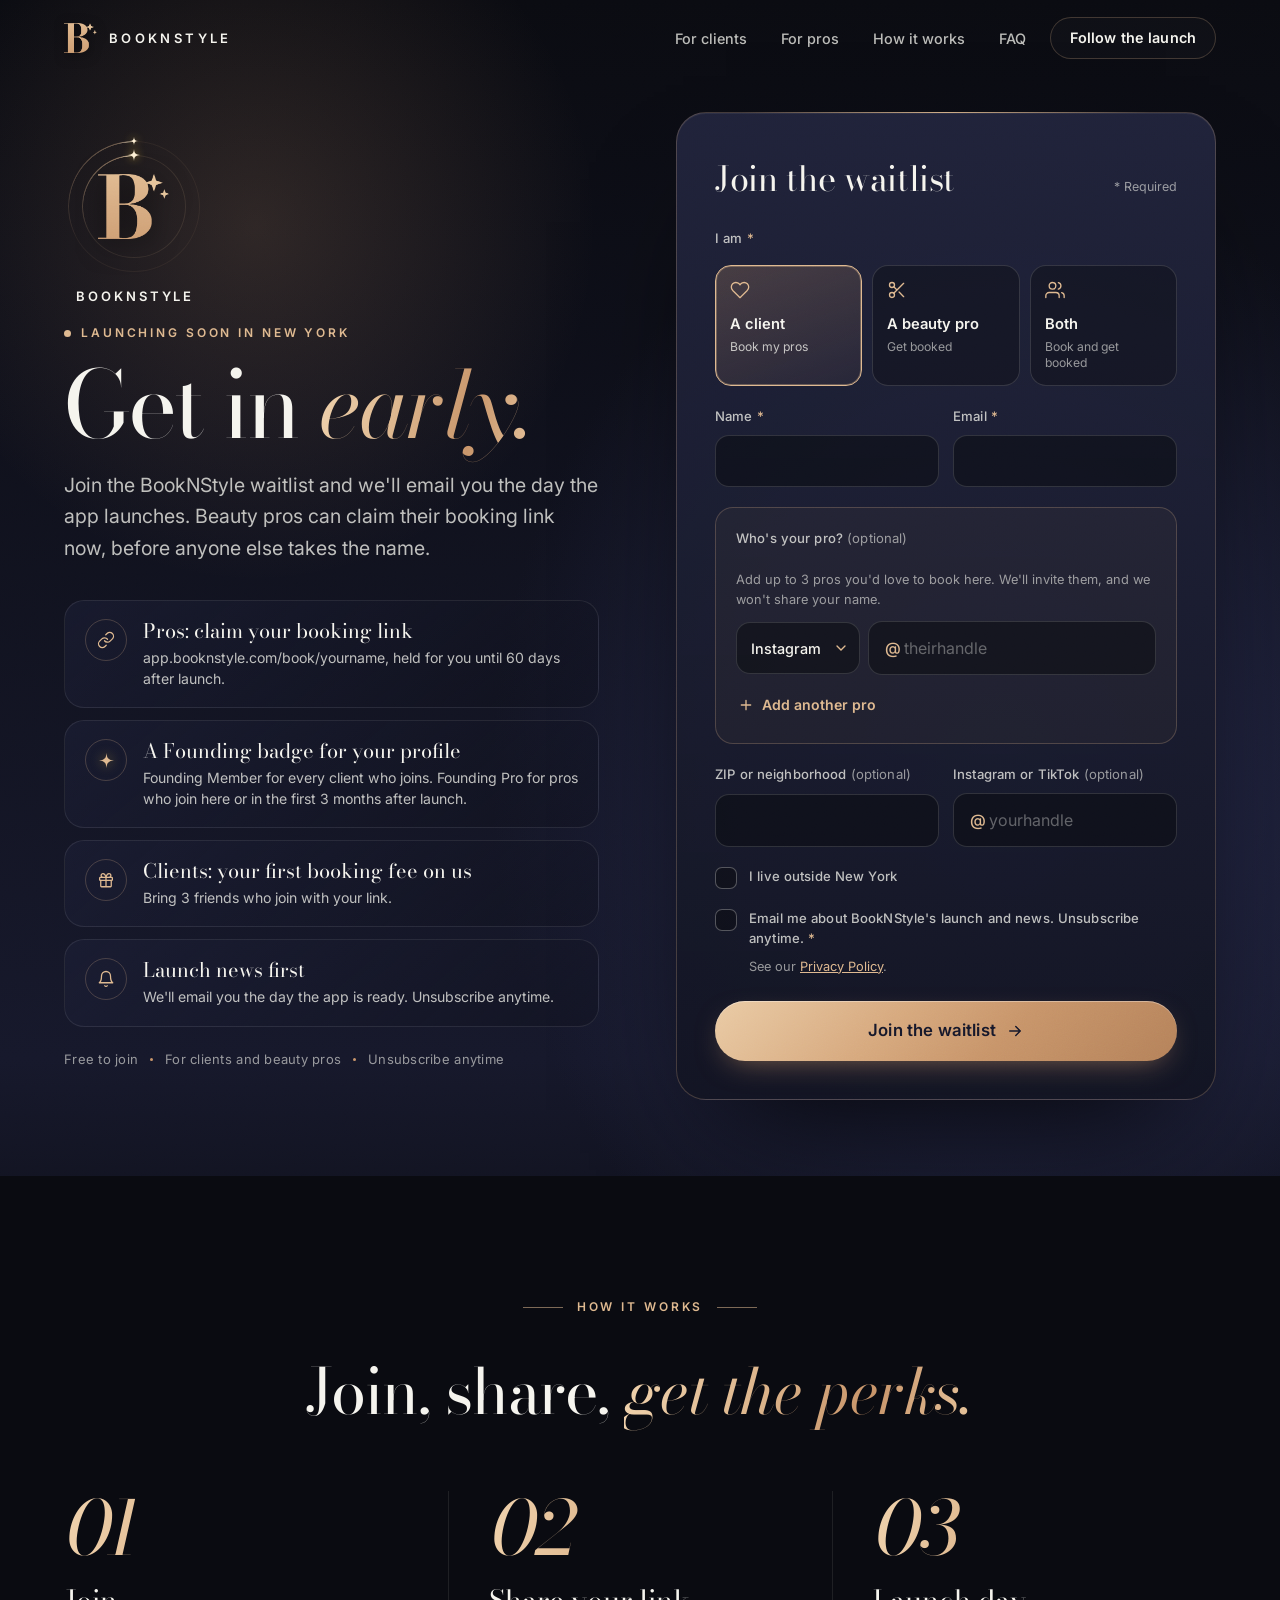
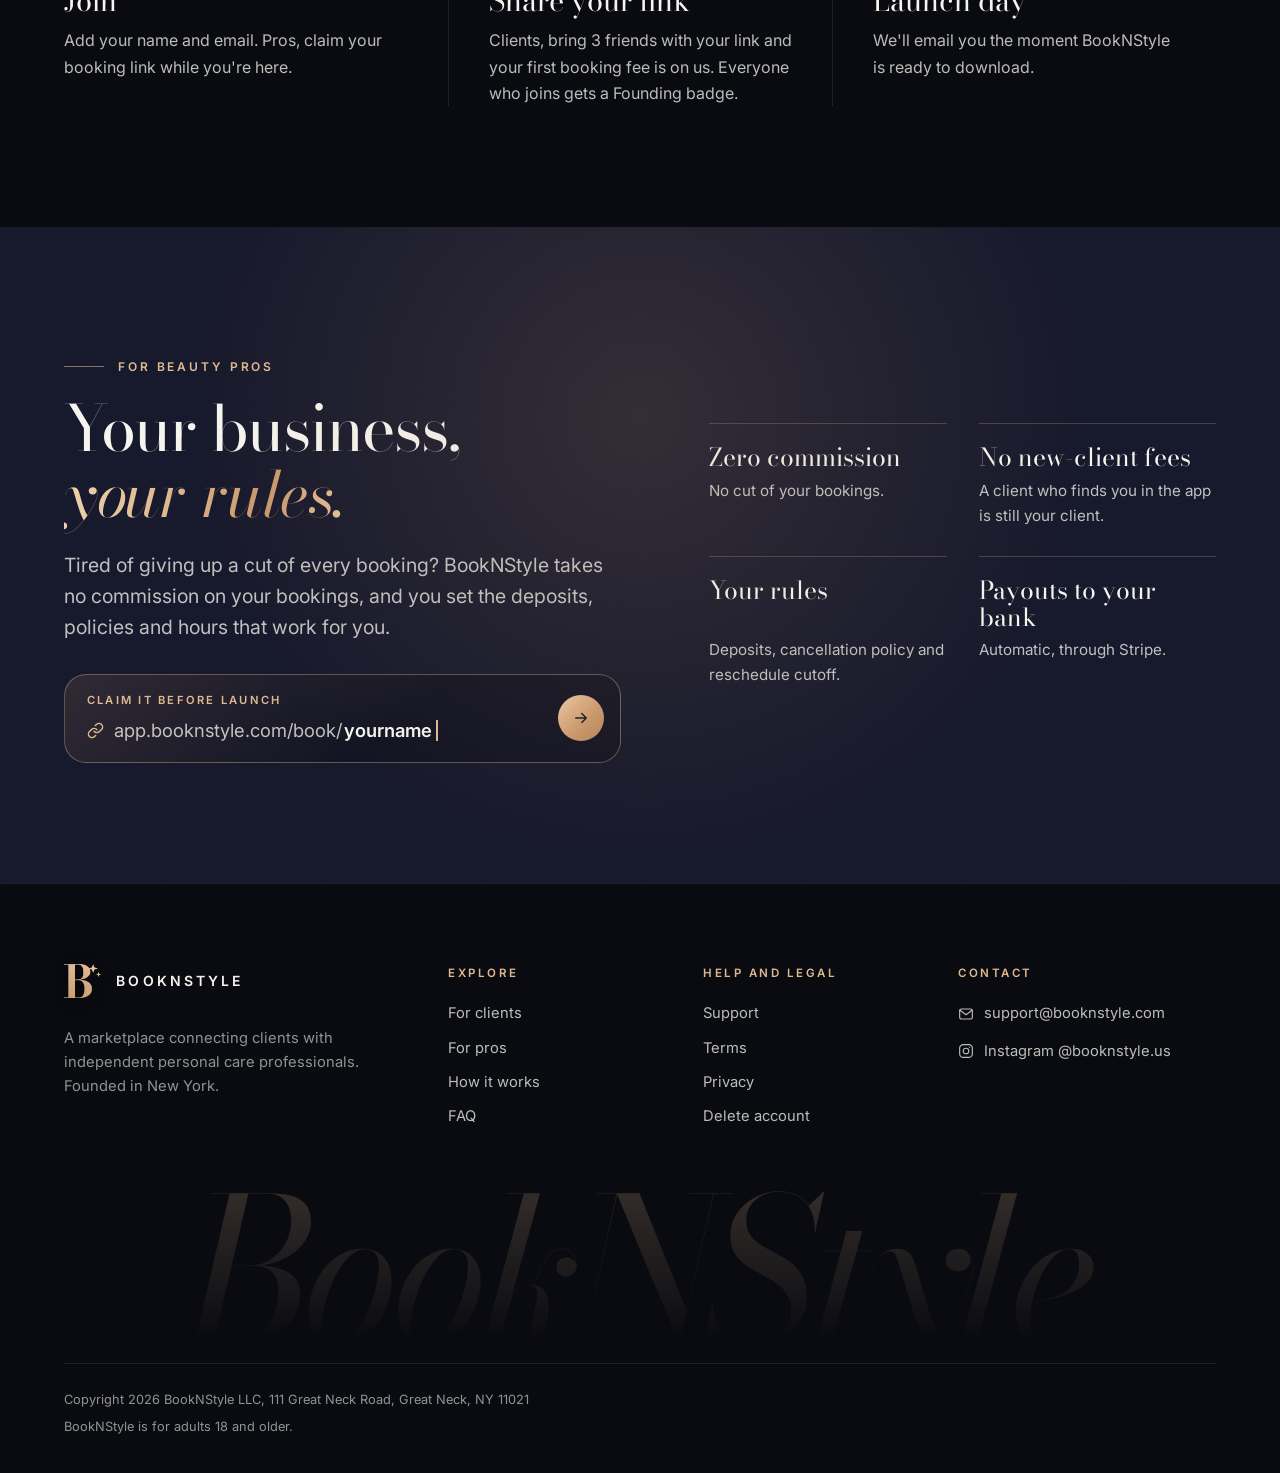
==== client/index.html @ 239127ac "Short addresses /pro and /client in the website look, page-not-found forwarder, pro share picture; s" ====
<!doctype html>
<html lang="en">
<head>
  <meta charset="utf-8">
  <meta name="viewport" content="width=device-width, initial-scale=1, viewport-fit=cover">
  <title>Join the waitlist | BookNStyle</title>
  <!-- Short address booknstyle.com/client: easy to type from a TikTok message, where links can't be tapped.
       Forwards to the client waitlist and tags the sign-up utm_source=short_link, utm_campaign=client.
       Any query it was opened with (a ?ref= code, other utm tags) is passed along. -->
  <script>
    (function () {
      var q = new URLSearchParams(location.search);
      if (!q.has('role')) q.set('role', 'client');
      if (!q.has('utm_source')) { q.set('utm_source', 'short_link'); q.set('utm_campaign', 'client'); }
      location.replace('/waitlist/?' + q.toString() + location.hash);
    })();
  </script>
  <meta http-equiv="refresh" content="0; url=/waitlist/?role=client&amp;utm_source=short_link&amp;utm_campaign=client">
  <meta name="robots" content="noindex">
  <link rel="canonical" href="https://booknstyle.com/waitlist/">
  <meta name="theme-color" content="#0A0B11">
  <meta name="color-scheme" content="dark">
  <meta property="og:type" content="website">
  <meta property="og:site_name" content="BookNStyle">
  <meta property="og:url" content="https://booknstyle.com/client/">
  <meta property="og:title" content="Join the BookNStyle waitlist">
  <meta property="og:description" content="Book barbers, stylists, nail and lash techs and more, all in one app. Join the waitlist and get launch news first.">
  <meta property="og:image" content="https://booknstyle.com/assets/og.png">
  <meta property="og:image:width" content="1200">
  <meta property="og:image:height" content="630">
  <meta property="og:image:alt" content="BookNStyle logo with the line: Book the beauty pros near you.">
  <meta property="og:locale" content="en_US">
  <meta name="twitter:card" content="summary_large_image">
  <meta name="twitter:title" content="Join the BookNStyle waitlist">
  <meta name="twitter:description" content="Book beauty and personal care pros near you, all in one app. Join the waitlist and get launch news first.">
  <meta name="twitter:image" content="https://booknstyle.com/assets/og.png">
  <link rel="icon" href="/favicon.ico" sizes="any">
  <link rel="apple-touch-icon" href="/assets/apple-touch-icon.png">
  <link rel="preconnect" href="https://fonts.googleapis.com">
  <link rel="preconnect" href="https://fonts.gstatic.com" crossorigin>
  <link rel="stylesheet" href="https://fonts.googleapis.com/css2?family=Bodoni+Moda:ital,opsz,wght@0,6..96,400..500;1,6..96,400..500&amp;family=Inter:wght@400;500;600&amp;display=swap">
  <style>
    /* Only seen for a moment (or with JavaScript off): the website's look, so even this matches. */
    :root { --ink-0: #0A0B11; --text: #F5F4EE; --text-3: rgba(245, 244, 238, .56); --champ: #C8956A; --champ-l: #DFB990; --ink-text: #16182B;
      --grad-gold: linear-gradient(135deg, #EACBA5 0%, #D7A97E 38%, #C8956A 62%, #B5825A 100%);
      --grad-gold-text: linear-gradient(100deg, #F0D3AE 0%, #DFB990 35%, #C8956A 70%, #E7C59D 100%); }
    * { box-sizing: border-box; }
    body { margin: 0; min-height: 100vh; min-height: 100svh; display: grid; place-items: center; padding: 32px 16px; background: var(--ink-0); color: var(--text);
      font: 16px/1.6 "Inter", system-ui, -apple-system, "Segoe UI", Roboto, sans-serif; text-align: center; -webkit-font-smoothing: antialiased; }
    body::before { content: ""; position: fixed; inset: -20% -40% auto; height: 80vh; pointer-events: none; background: radial-gradient(closest-side, rgba(200, 149, 106, .16), rgba(200, 149, 106, 0)); }
    main { position: relative; display: flex; flex-direction: column; align-items: center; max-width: 420px; }
    .mark { width: 50px; height: auto; filter: drop-shadow(0 5px 10px rgba(0, 0, 0, .5)); }
    .word { margin-top: 12px; font-size: 12px; font-weight: 600; letter-spacing: .42em; margin-right: -.42em; }
    .rule { width: 72px; height: 1px; margin-top: 12px; background: linear-gradient(90deg, rgba(200,149,106,0), var(--champ), rgba(200,149,106,0)); }
    h1 { margin: 34px 0 0; font: 400 38px/1.08 "Bodoni Moda", "Didot", "Bodoni 72", Georgia, serif; letter-spacing: -.02em; text-wrap: balance; }
    h1 em { font-style: italic; background: var(--grad-gold-text); -webkit-background-clip: text; background-clip: text; color: transparent; padding-right: .06em; }
    p { margin: 12px 0 0; color: var(--text-3); font-size: 15px; }
    .btn { display: inline-flex; align-items: center; gap: 10px; margin-top: 26px; min-height: 56px; padding: 0 30px; border-radius: 999px; text-decoration: none;
      background: var(--grad-gold); color: var(--ink-text); font-weight: 600; box-shadow: 0 10px 30px -12px rgba(200, 149, 106, .65), inset 0 1px 0 rgba(255, 255, 255, .35); }
    .btn svg { width: 18px; height: 18px; fill: none; stroke: currentColor; stroke-width: 2; stroke-linecap: round; stroke-linejoin: round; }
  </style>
</head>
<body>
  <main>
    <img class="mark" src="/assets/mark.webp" width="504" height="459" alt="">
    <span class="word">BOOKNSTYLE</span>
    <span class="rule"></span>
    <h1>Your pros, <em>one tap away</em></h1>
    <p>Taking you to the waitlist.</p>
    <a class="btn" href="/waitlist/?role=client&amp;utm_source=short_link&amp;utm_campaign=client">Continue
      <svg viewBox="0 0 24 24" aria-hidden="true"><path d="M5 12h14M13 6l6 6-6 6"/></svg></a>
  </main>
</body>
</html>
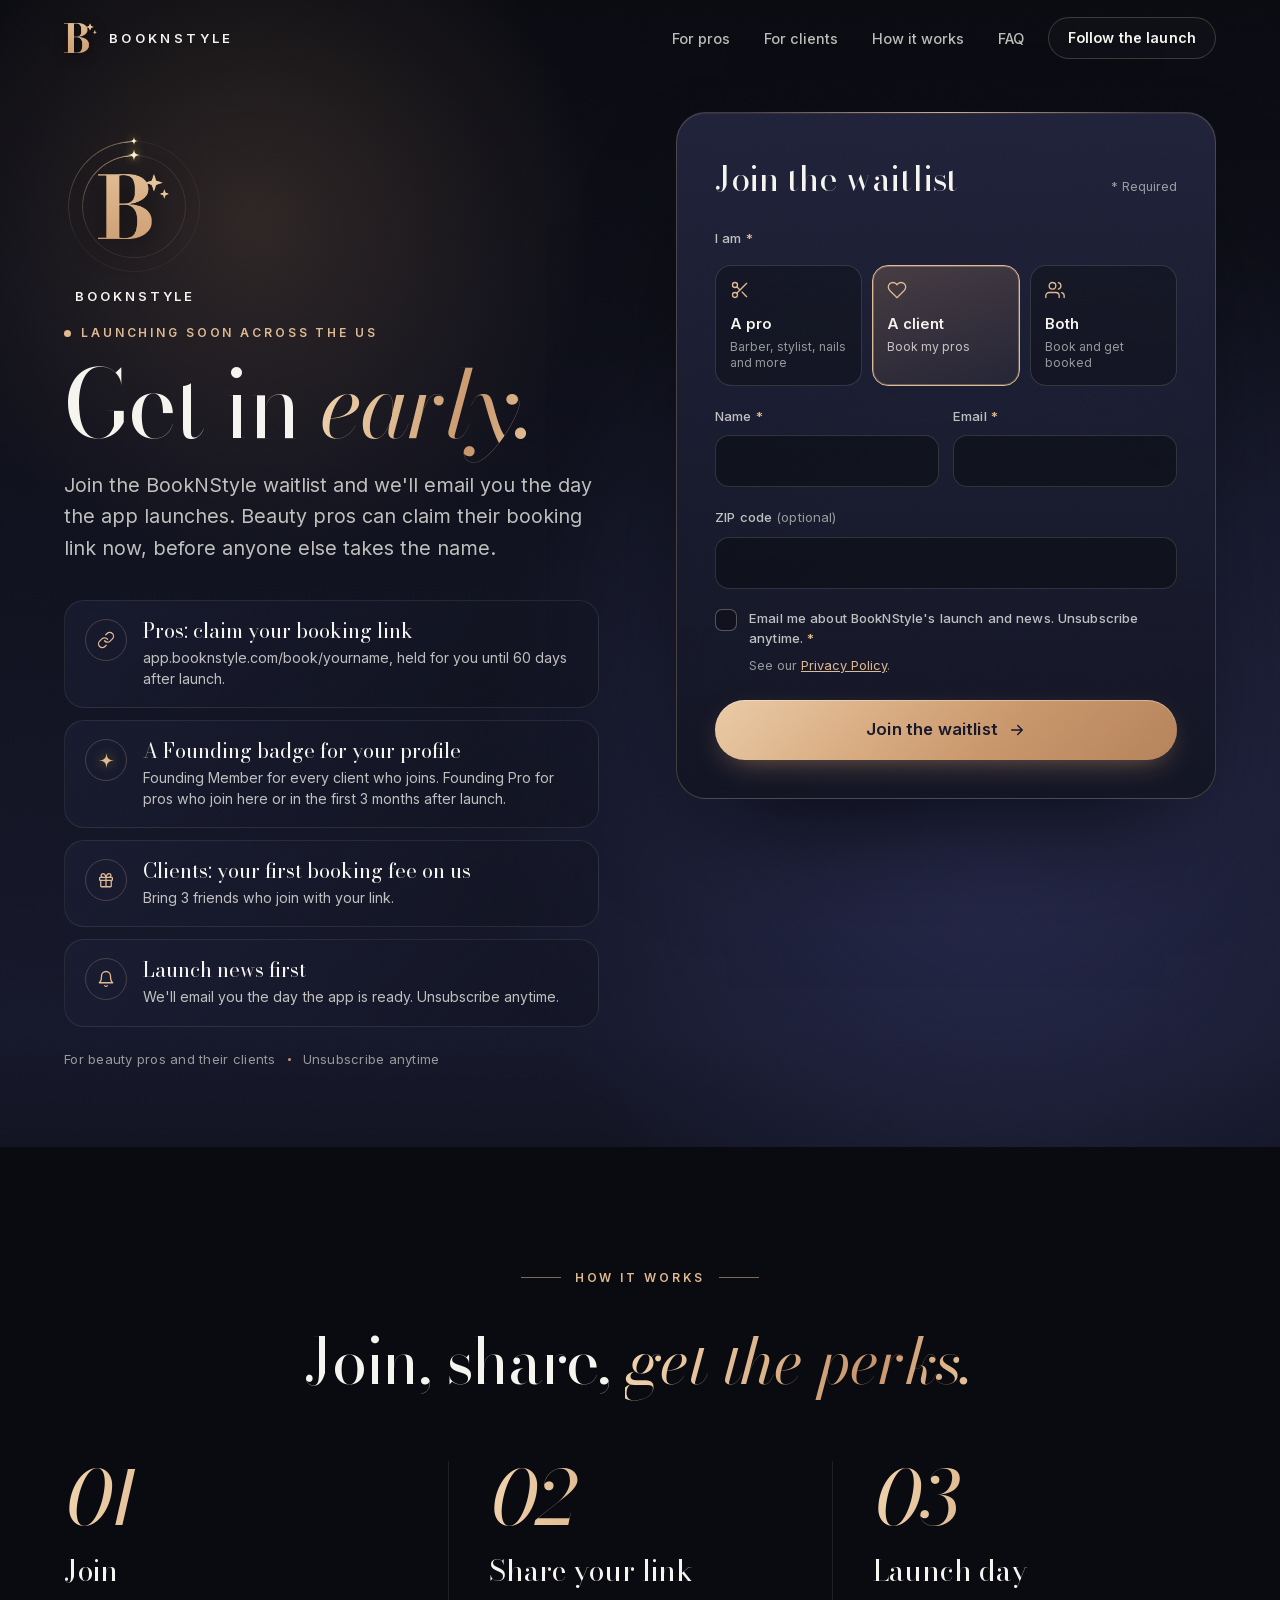
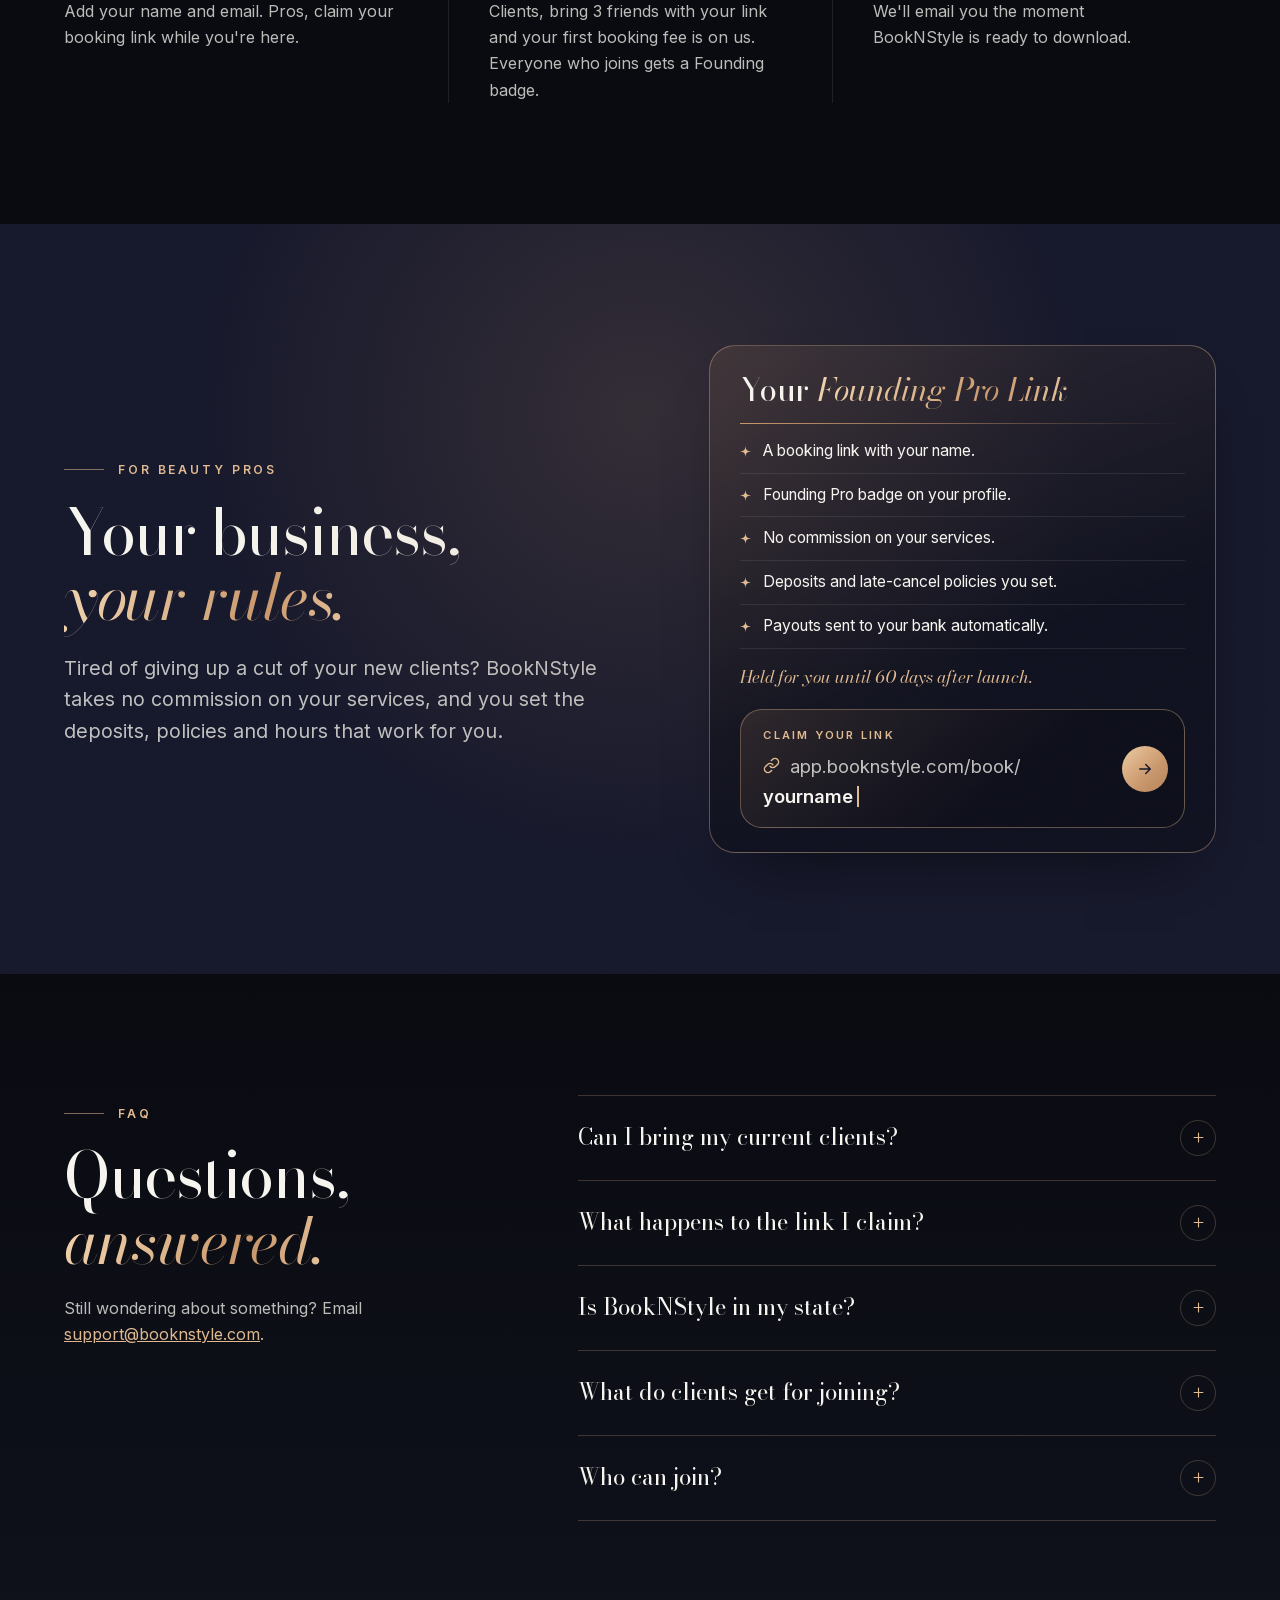
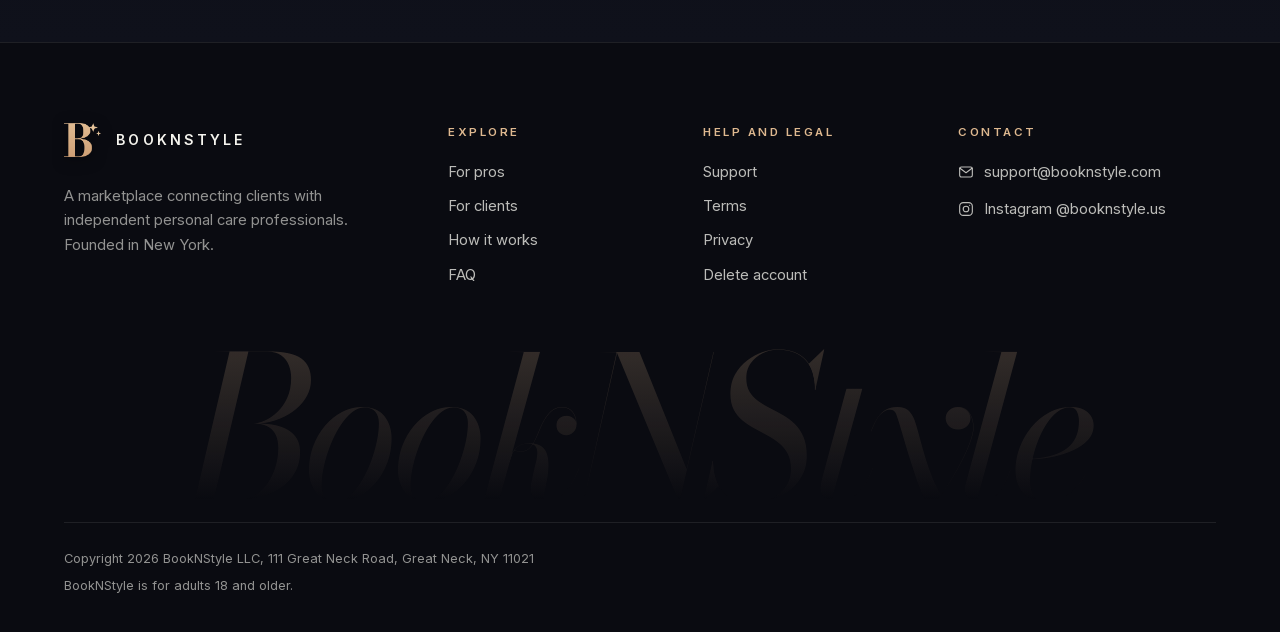
==== commit 554850ca: "Nationwide and luxury refinement: Launching soon across the US, Founding Pro Link and Kit, pro-first" ====
--- a/client/index.html
+++ b/client/index.html
@@ -25,7 +25,7 @@
   <meta property="og:url" content="https://booknstyle.com/client/">
   <meta property="og:title" content="Join the BookNStyle waitlist">
   <meta property="og:description" content="Book barbers, stylists, nail and lash techs and more, all in one app. Join the waitlist and get launch news first.">
-  <meta property="og:image" content="https://booknstyle.com/assets/og.png">
+  <meta property="og:image" content="https://booknstyle.com/assets/og.png?v=20261031">
   <meta property="og:image:width" content="1200">
   <meta property="og:image:height" content="630">
   <meta property="og:image:alt" content="BookNStyle logo with the line: Book the beauty pros near you.">
@@ -33,13 +33,17 @@
   <meta name="twitter:card" content="summary_large_image">
   <meta name="twitter:title" content="Join the BookNStyle waitlist">
   <meta name="twitter:description" content="Book beauty and personal care pros near you, all in one app. Join the waitlist and get launch news first.">
-  <meta name="twitter:image" content="https://booknstyle.com/assets/og.png">
+  <meta name="twitter:image" content="https://booknstyle.com/assets/og.png?v=20261031">
   <link rel="icon" href="/favicon.ico" sizes="any">
   <link rel="apple-touch-icon" href="/assets/apple-touch-icon.png">
-  <link rel="preconnect" href="https://fonts.googleapis.com">
-  <link rel="preconnect" href="https://fonts.gstatic.com" crossorigin>
-  <link rel="stylesheet" href="https://fonts.googleapis.com/css2?family=Bodoni+Moda:ital,opsz,wght@0,6..96,400..500;1,6..96,400..500&amp;family=Inter:wght@400;500;600&amp;display=swap">
+  <link rel="preload" href="/assets/fonts/bodoni-moda.woff2" as="font" type="font/woff2" crossorigin>
+  <link rel="preload" href="/assets/fonts/bodoni-moda-italic.woff2" as="font" type="font/woff2" crossorigin>
+  <link rel="preload" href="/assets/fonts/inter.woff2" as="font" type="font/woff2" crossorigin>
   <style>
+    /* Fonts hosted on booknstyle.com (as styles.css, section 0) */
+    @font-face { font-family: "Bodoni Moda"; font-style: normal; font-weight: 400 500; font-display: swap; src: url("/assets/fonts/bodoni-moda.woff2") format("woff2"); }
+    @font-face { font-family: "Bodoni Moda"; font-style: italic; font-weight: 400 500; font-display: swap; src: url("/assets/fonts/bodoni-moda-italic.woff2") format("woff2"); }
+    @font-face { font-family: "Inter"; font-style: normal; font-weight: 400 600; font-display: swap; src: url("/assets/fonts/inter.woff2") format("woff2"); }
     /* Only seen for a moment (or with JavaScript off): the website's look, so even this matches. */
     :root { --ink-0: #0A0B11; --text: #F5F4EE; --text-3: rgba(245, 244, 238, .56); --champ: #C8956A; --champ-l: #DFB990; --ink-text: #16182B;
       --grad-gold: linear-gradient(135deg, #EACBA5 0%, #D7A97E 38%, #C8956A 62%, #B5825A 100%);
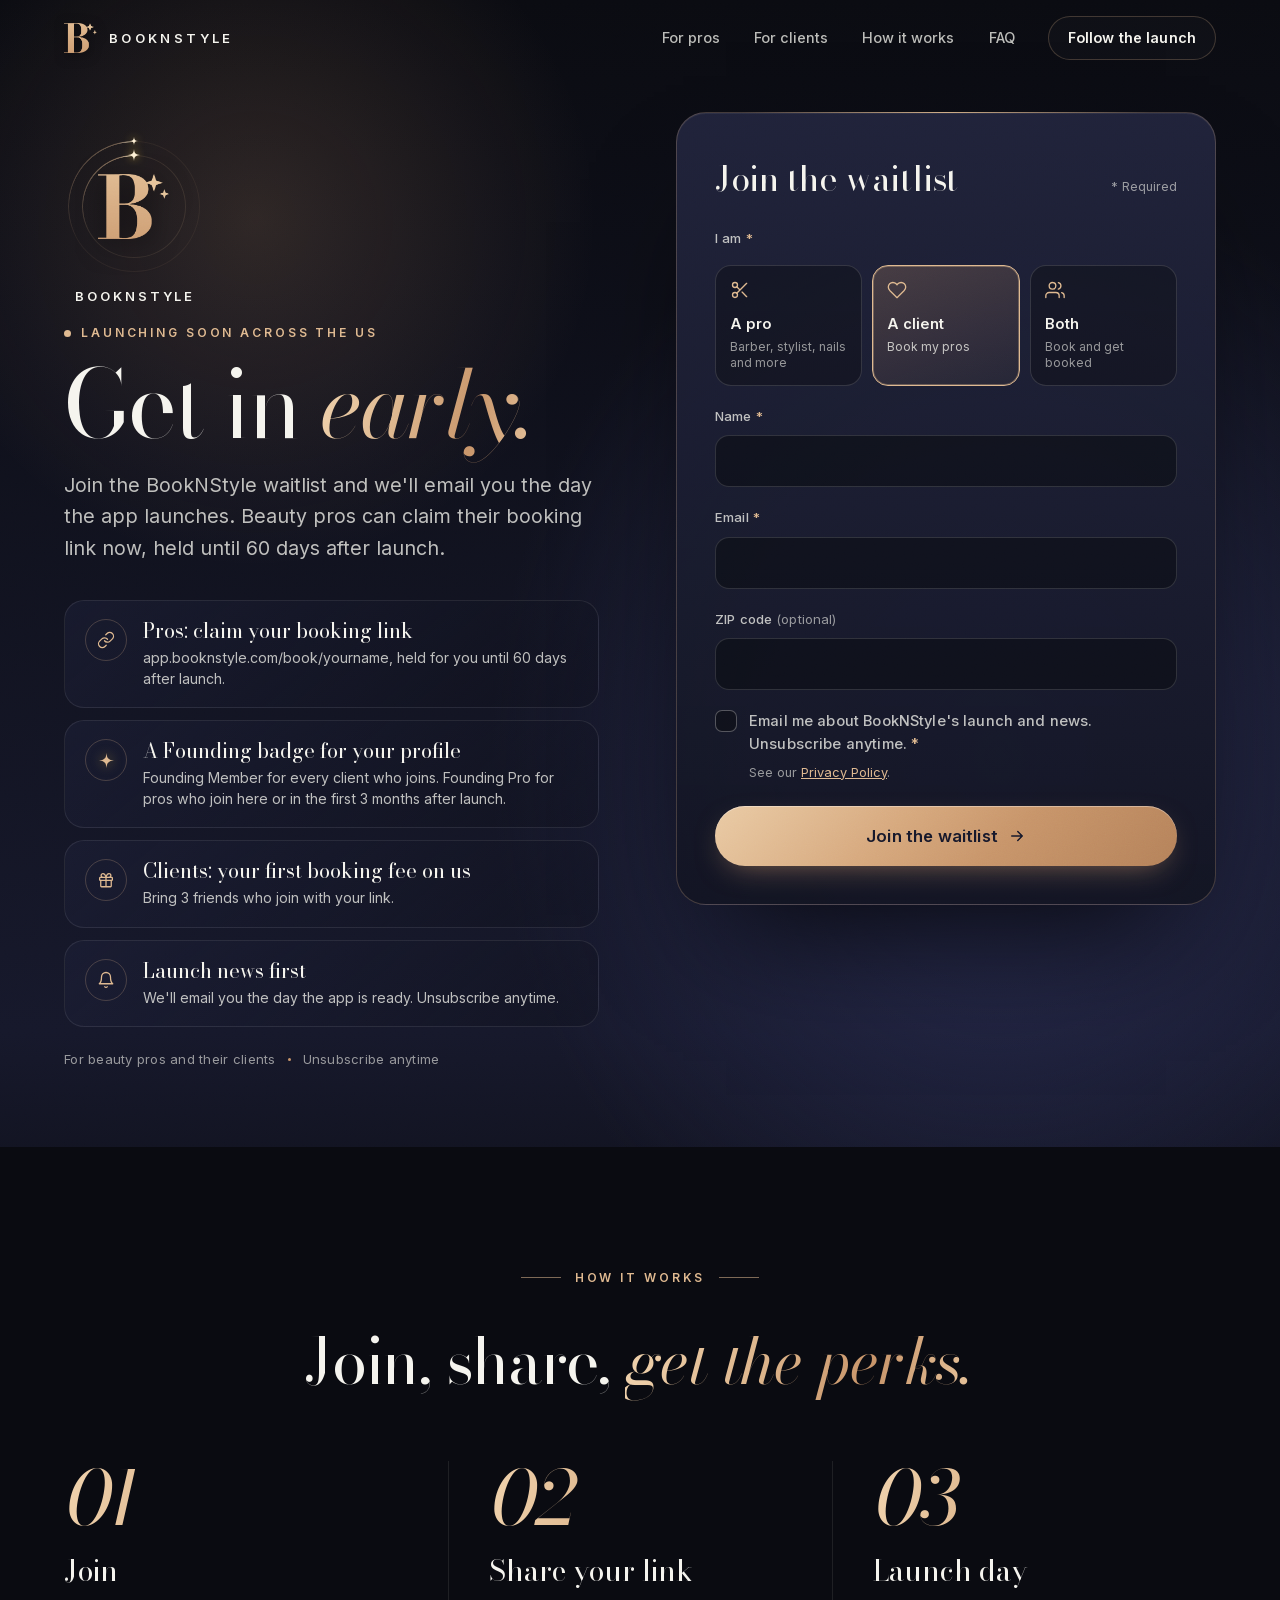
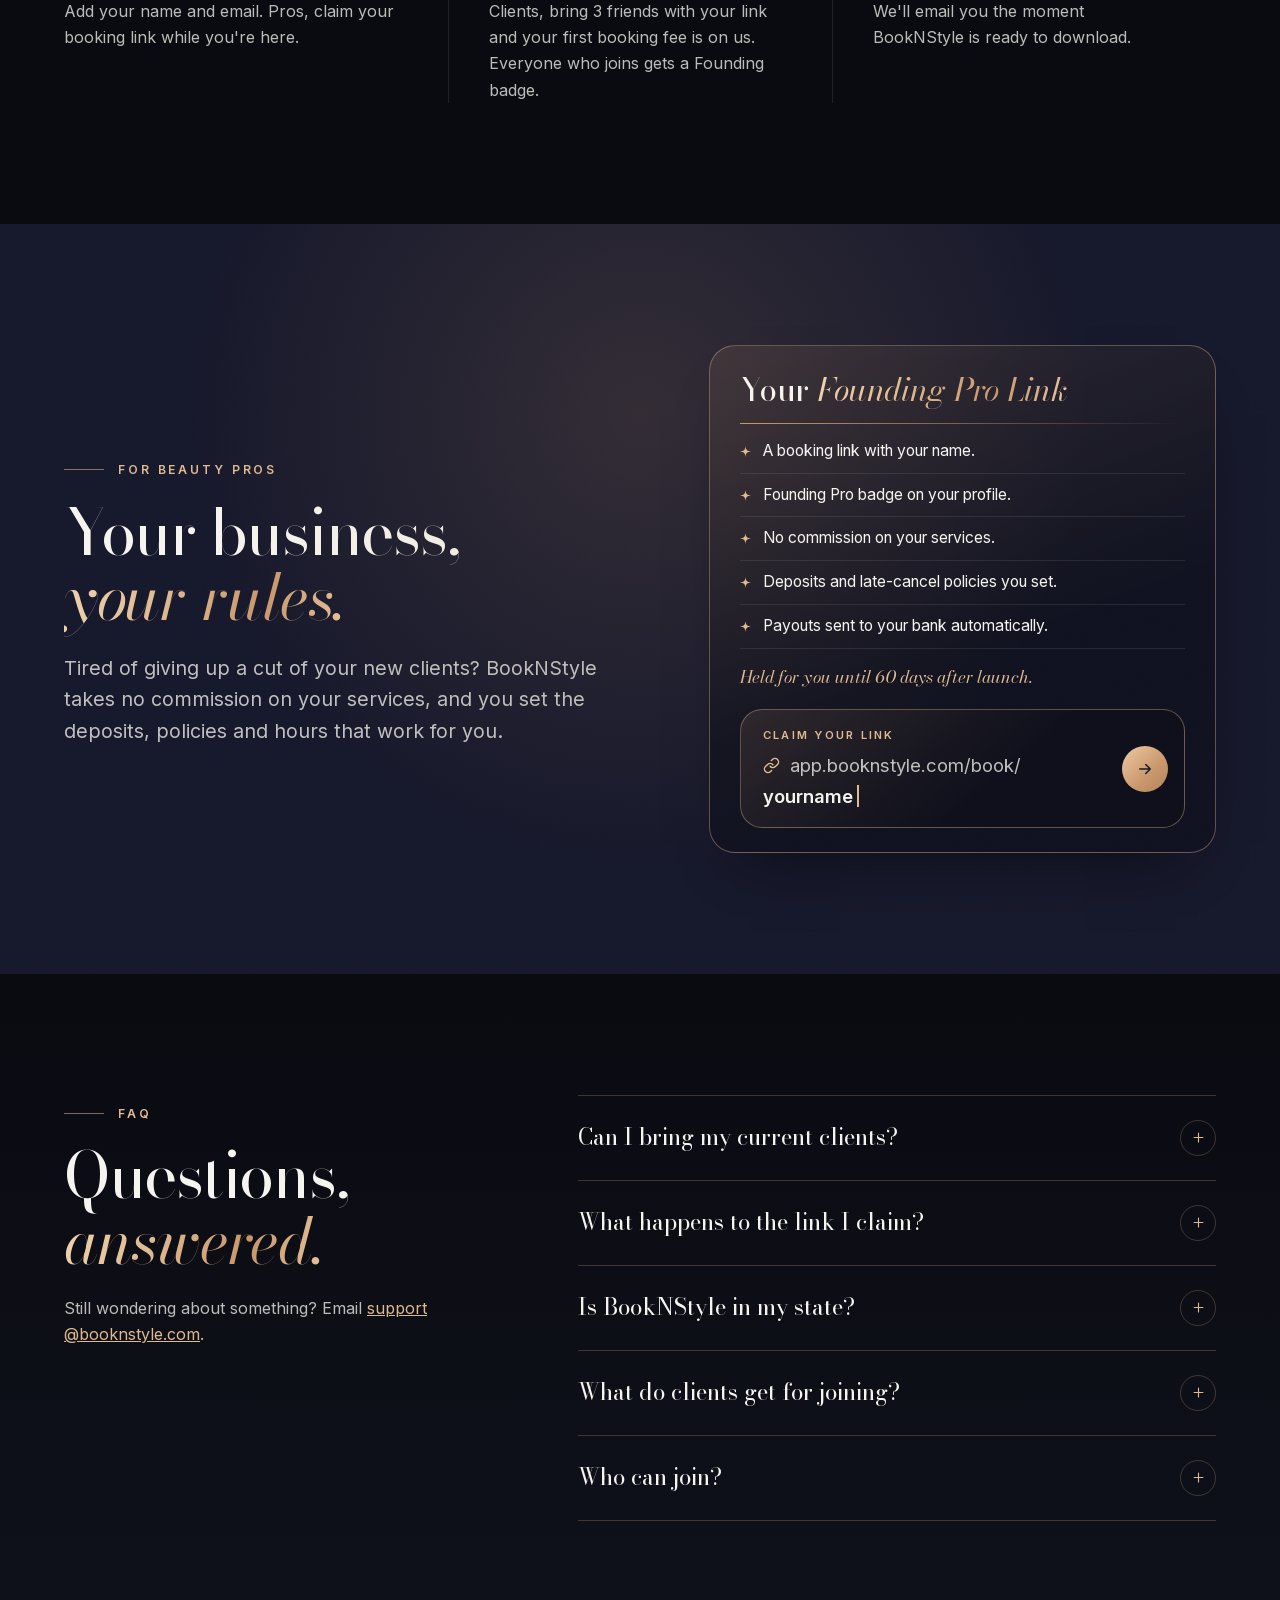
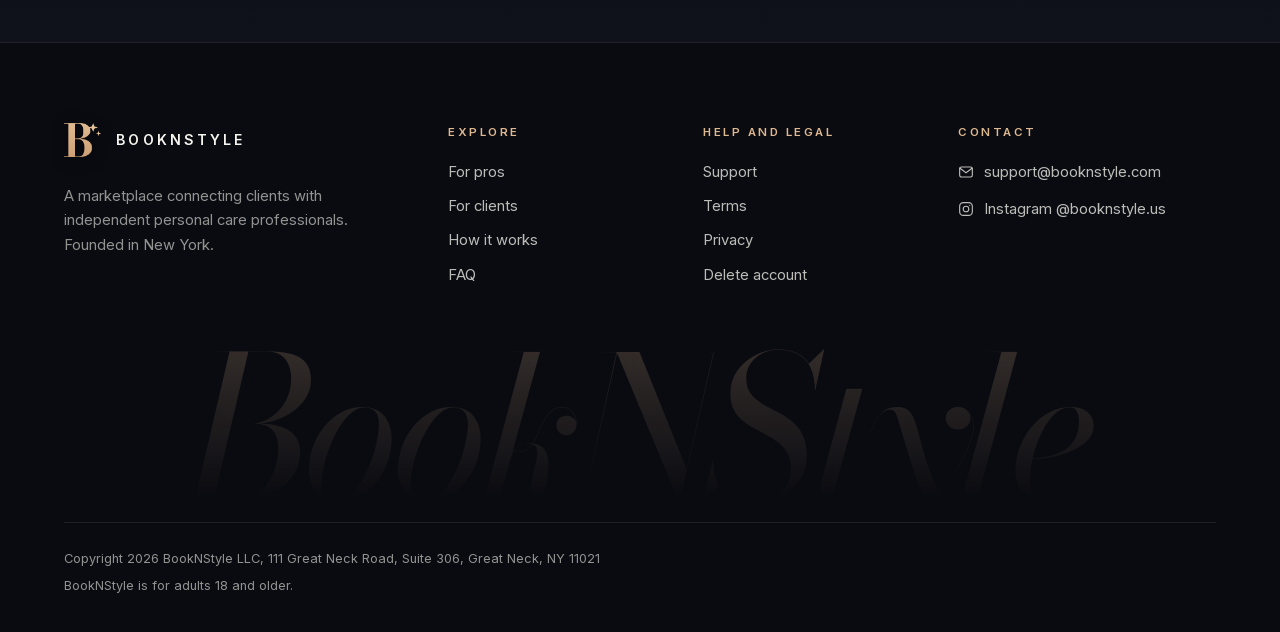
==== commit e41035c8: "Website Nov 11: every page holds up on every iPhone, iPhone Duo, iPad and Mac at every zoom; waitlis" ====
--- a/client/index.html
+++ b/client/index.html
@@ -49,19 +49,29 @@
       --grad-gold: linear-gradient(135deg, #EACBA5 0%, #D7A97E 38%, #C8956A 62%, #B5825A 100%);
       --grad-gold-text: linear-gradient(100deg, #F0D3AE 0%, #DFB990 35%, #C8956A 70%, #E7C59D 100%); }
     * { box-sizing: border-box; }
-    body { margin: 0; min-height: 100vh; min-height: 100svh; display: grid; place-items: center; padding: 32px 16px; background: var(--ink-0); color: var(--text);
+    body { margin: 0; min-height: 100vh; min-height: 100svh; display: grid; place-items: center; background: var(--ink-0); color: var(--text);
+      /* clear of the notch and home indicator (landscape iPhones), as the rest of the site */
+      padding: calc(32px + env(safe-area-inset-top, 0px)) max(16px, env(safe-area-inset-right, 0px)) calc(32px + env(safe-area-inset-bottom, 0px)) max(16px, env(safe-area-inset-left, 0px));
       font: 16px/1.6 "Inter", system-ui, -apple-system, "Segoe UI", Roboto, sans-serif; text-align: center; -webkit-font-smoothing: antialiased; }
     body::before { content: ""; position: fixed; inset: -20% -40% auto; height: 80vh; pointer-events: none; background: radial-gradient(closest-side, rgba(200, 149, 106, .16), rgba(200, 149, 106, 0)); }
-    main { position: relative; display: flex; flex-direction: column; align-items: center; max-width: 420px; }
+    main { position: relative; display: flex; flex-direction: column; align-items: center; width: 100%; max-width: 420px; }
     .mark { width: 50px; height: auto; filter: drop-shadow(0 5px 10px rgba(0, 0, 0, .5)); }
     .word { margin-top: 12px; font-size: 12px; font-weight: 600; letter-spacing: .42em; margin-right: -.42em; }
     .rule { width: 72px; height: 1px; margin-top: 12px; background: linear-gradient(90deg, rgba(200,149,106,0), var(--champ), rgba(200,149,106,0)); }
-    h1 { margin: 34px 0 0; font: 400 38px/1.08 "Bodoni Moda", "Didot", "Bodoni 72", Georgia, serif; letter-spacing: -.02em; text-wrap: balance; }
+    h1 { margin: 34px 0 0; font: 400 min(38px, 15vw)/1.08 "Bodoni Moda", "Didot", "Bodoni 72", Georgia, serif; letter-spacing: -.02em; text-wrap: balance; }
     h1 em { font-style: italic; background: var(--grad-gold-text); -webkit-background-clip: text; background-clip: text; color: transparent; padding-right: .06em; }
     p { margin: 12px 0 0; color: var(--text-3); font-size: 15px; }
-    .btn { display: inline-flex; align-items: center; gap: 10px; margin-top: 26px; min-height: 56px; padding: 0 30px; border-radius: 999px; text-decoration: none;
+    .btn { display: inline-flex; align-items: center; gap: 10px; max-width: 100%; margin-top: 26px; min-height: 56px; padding: 0 30px; border-radius: 999px; text-decoration: none;
       background: var(--grad-gold); color: var(--ink-text); font-weight: 600; box-shadow: 0 10px 30px -12px rgba(200, 149, 106, .65), inset 0 1px 0 rgba(255, 255, 255, .35); }
     .btn svg { width: 18px; height: 18px; fill: none; stroke: currentColor; stroke-width: 2; stroke-linecap: round; stroke-linejoin: round; }
+    /* Zoomed-in phones (250% and up): the wordmark tightens so it fits */
+    @media (max-width: 199px) { .btn { padding: 0 20px; } }
+    @media (max-width: 159px) {
+      body { padding-inline: max(12px, env(safe-area-inset-left, 0px)) max(12px, env(safe-area-inset-right, 0px)); }
+      .word { font-size: 10px; letter-spacing: .2em; margin-right: -.2em; }
+      .btn { padding: 0 16px; } .btn svg { display: none; }
+    }
+    @media (max-width: 129px) { .btn { padding: 0 12px; font-size: 14px; } }
   </style>
 </head>
 <body>
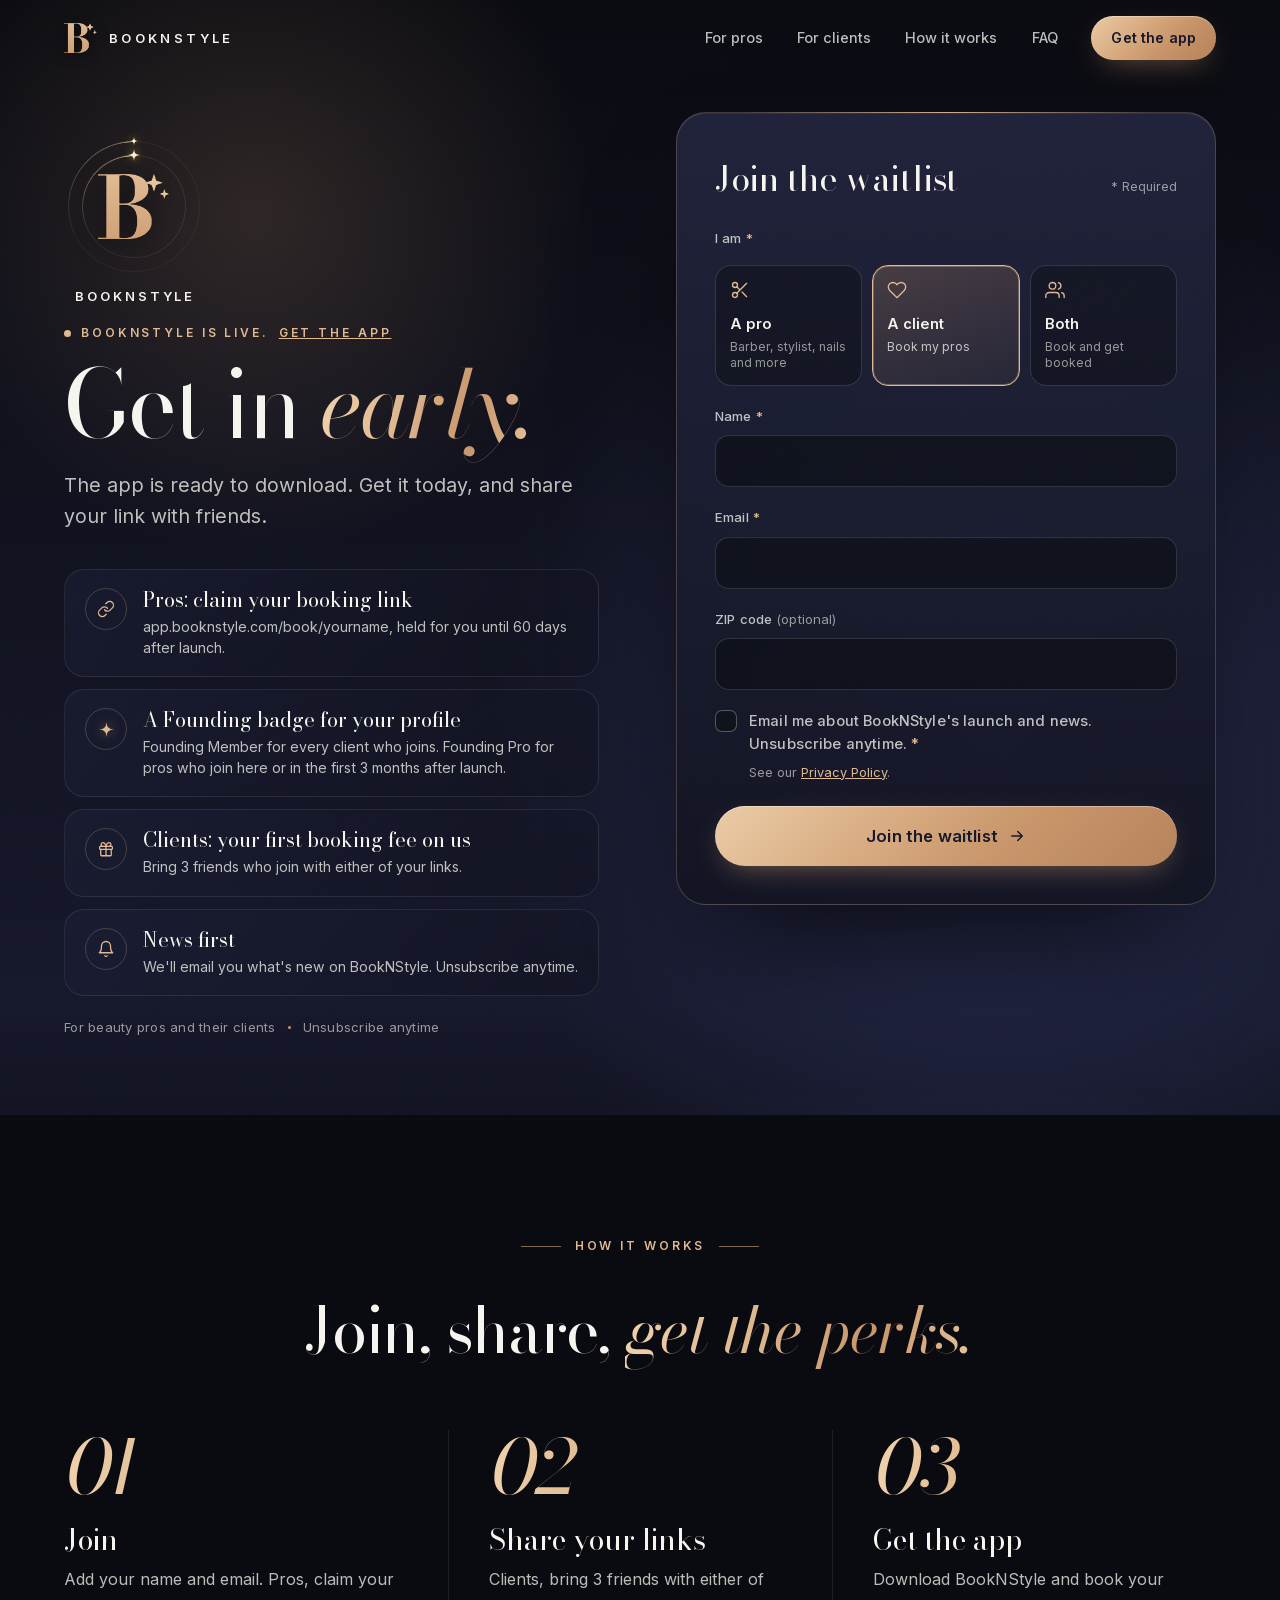
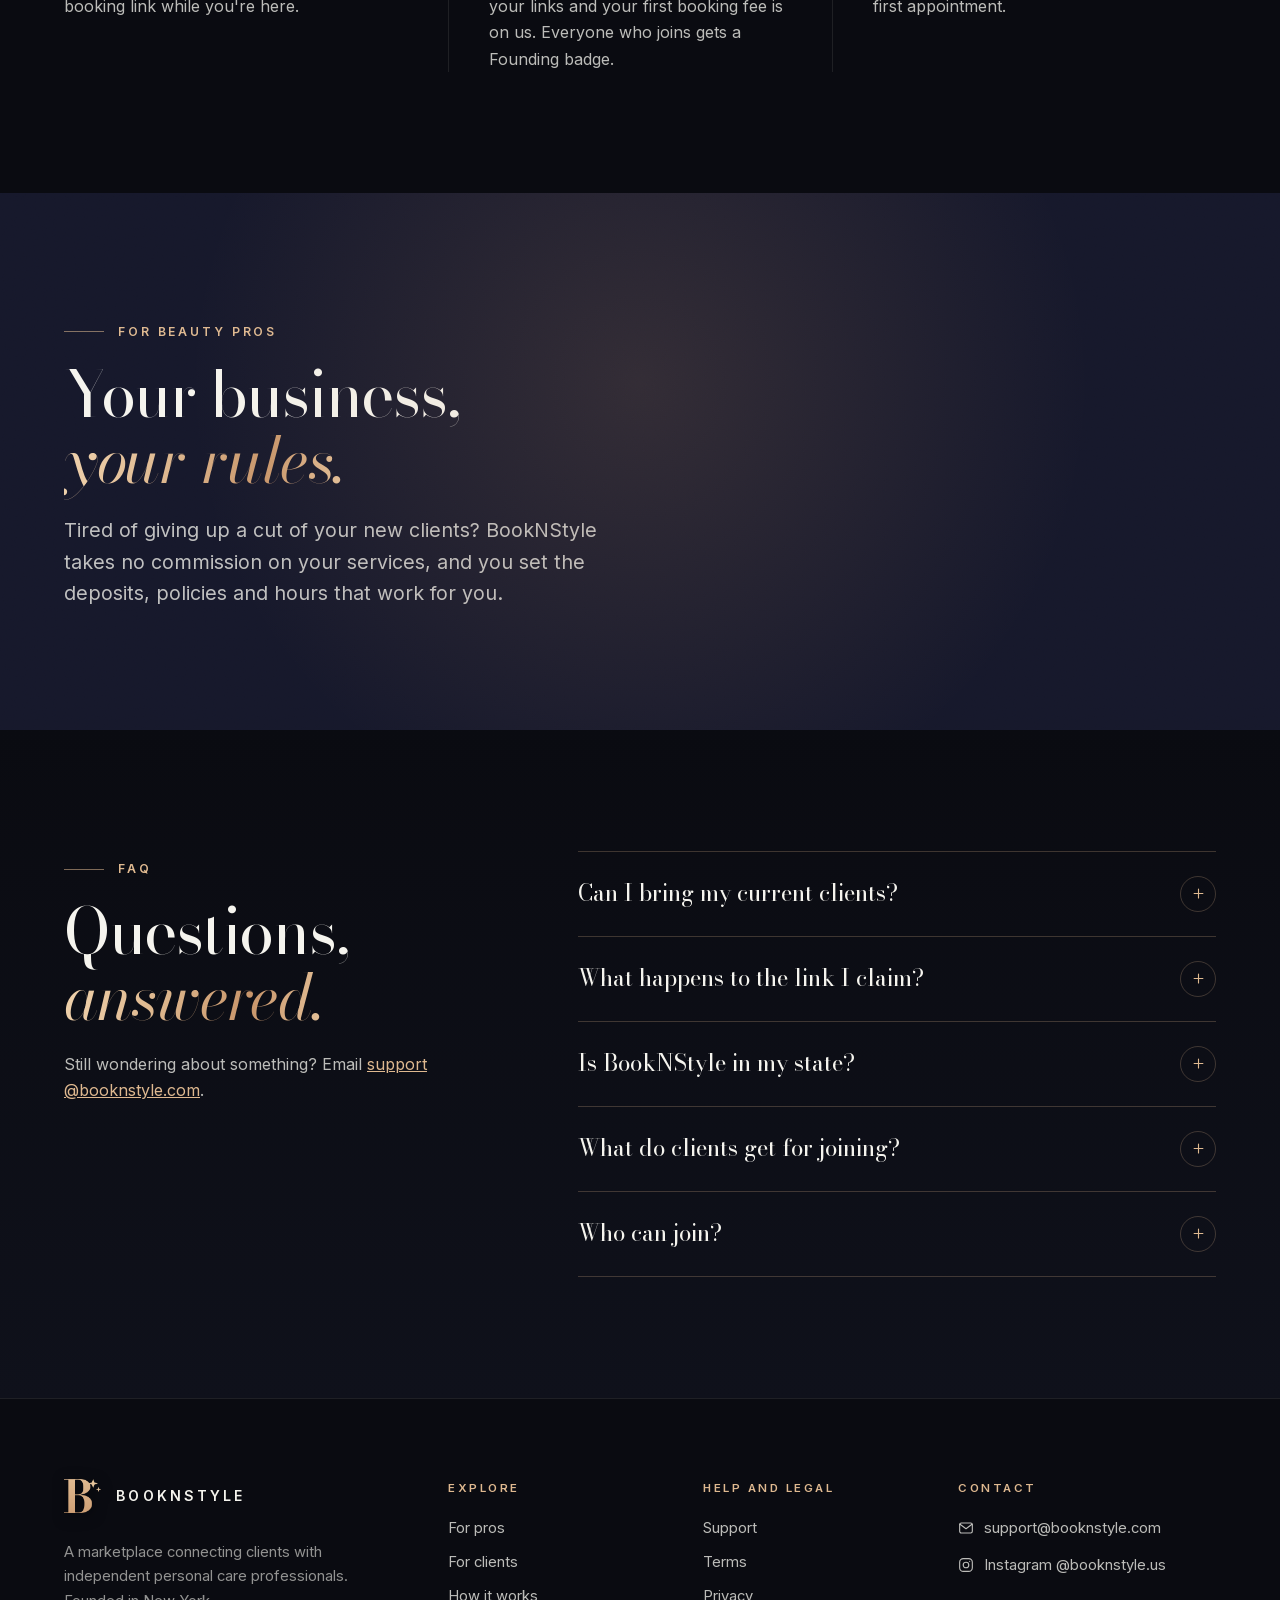
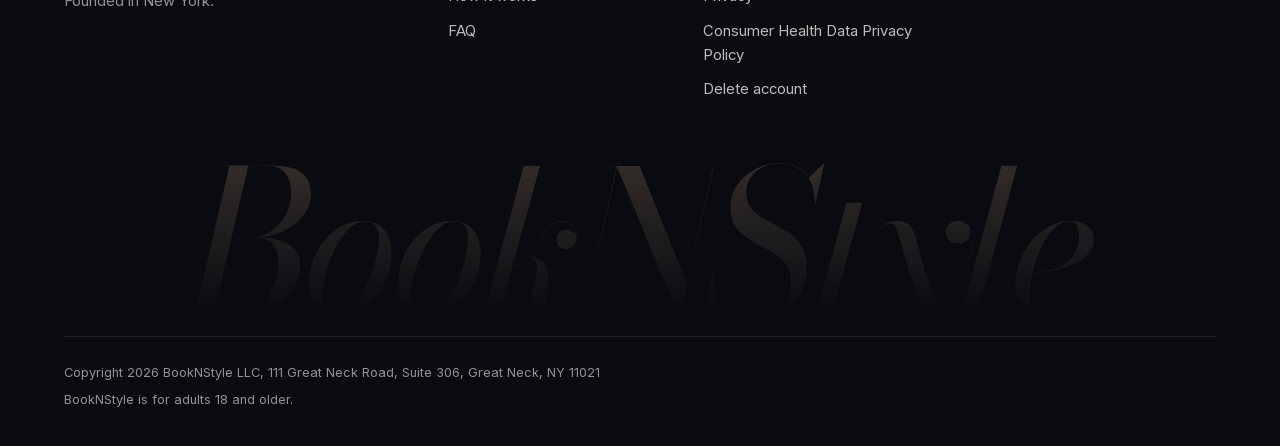
==== commit cad4d661: "Launch: store buttons on (App Store and Google Play), live wording, titles and link previews, Now bo" ====
--- a/client/index.html
+++ b/client/index.html
@@ -3,7 +3,7 @@
 <head>
   <meta charset="utf-8">
   <meta name="viewport" content="width=device-width, initial-scale=1, viewport-fit=cover">
-  <title>Join the waitlist | BookNStyle</title>
+  <title>BookNStyle | Book personal care pros near you</title>
   <!-- Short address booknstyle.com/client: easy to type from a TikTok message, where links can't be tapped.
        Forwards to the client waitlist and tags the sign-up utm_source=short_link, utm_campaign=client.
        Any query it was opened with (a ?ref= code, other utm tags) is passed along. -->
@@ -23,17 +23,17 @@
   <meta property="og:type" content="website">
   <meta property="og:site_name" content="BookNStyle">
   <meta property="og:url" content="https://booknstyle.com/client/">
-  <meta property="og:title" content="Join the BookNStyle waitlist">
-  <meta property="og:description" content="Book barbers, stylists, nail and lash techs and more, all in one app. Join the waitlist and get launch news first.">
-  <meta property="og:image" content="https://booknstyle.com/assets/og.png?v=20261031">
+  <meta property="og:title" content="BookNStyle | Book personal care pros near you">
+  <meta property="og:description" content="Book barbers, stylists, nail and lash techs and more, all in one app. Now on iPhone and Android.">
+  <meta property="og:image" content="https://booknstyle.com/assets/og-live.png?v=20261107">
   <meta property="og:image:width" content="1200">
   <meta property="og:image:height" content="630">
   <meta property="og:image:alt" content="BookNStyle logo with the line: Book the beauty pros near you.">
   <meta property="og:locale" content="en_US">
   <meta name="twitter:card" content="summary_large_image">
-  <meta name="twitter:title" content="Join the BookNStyle waitlist">
-  <meta name="twitter:description" content="Book beauty and personal care pros near you, all in one app. Join the waitlist and get launch news first.">
-  <meta name="twitter:image" content="https://booknstyle.com/assets/og.png?v=20261031">
+  <meta name="twitter:title" content="BookNStyle | Book personal care pros near you">
+  <meta name="twitter:description" content="Book beauty and personal care pros near you, all in one app. Now on iPhone and Android.">
+  <meta name="twitter:image" content="https://booknstyle.com/assets/og-live.png?v=20261107">
   <link rel="icon" href="/favicon.ico" sizes="any">
   <link rel="apple-touch-icon" href="/assets/apple-touch-icon.png">
   <link rel="preload" href="/assets/fonts/bodoni-moda.woff2" as="font" type="font/woff2" crossorigin>
